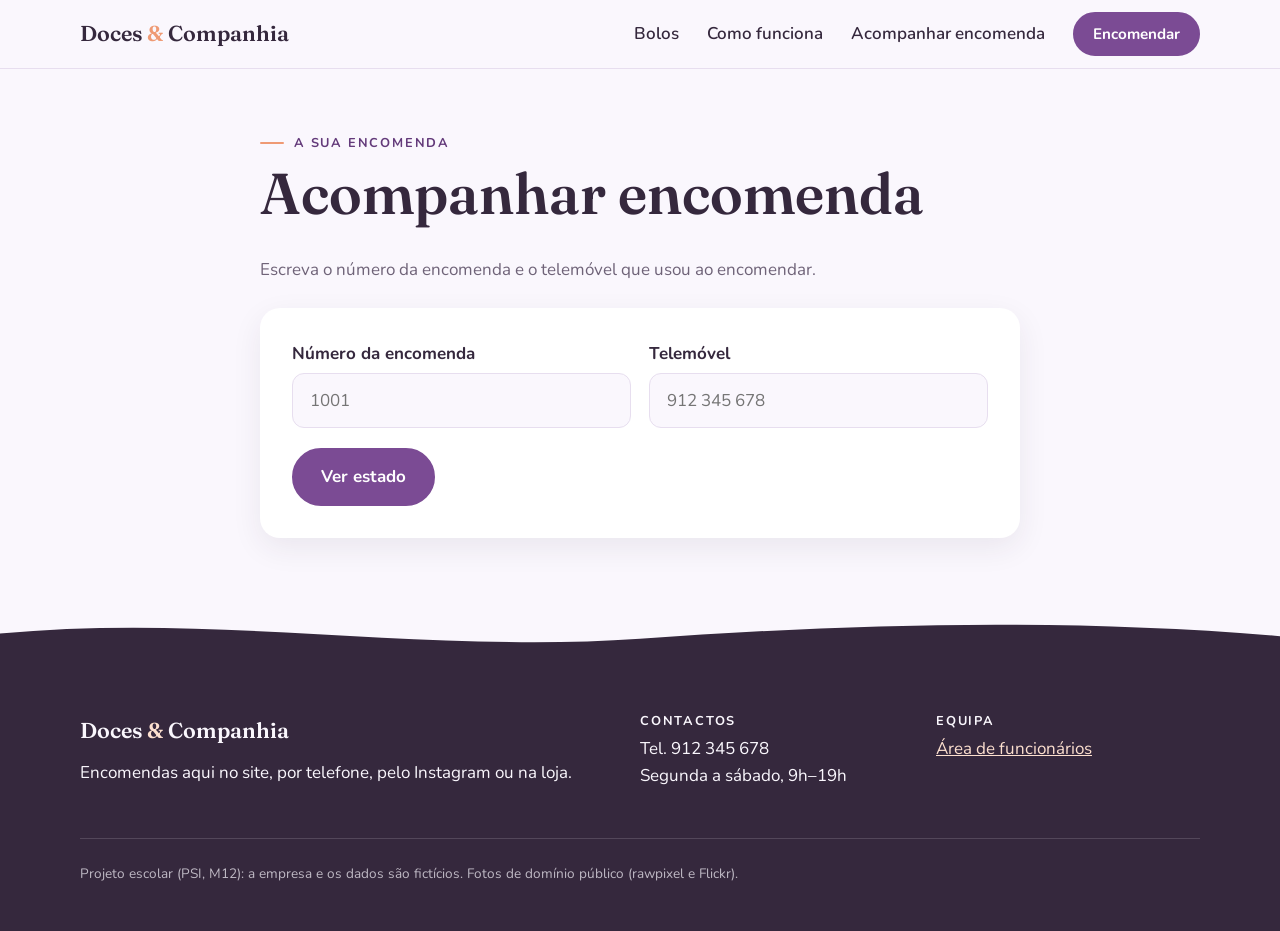
==== acompanhar.html @ ed375181 "Site Doces & Companhia: Início, Fazer encomenda, Acompanhar" ====
<!doctype html>
<html lang="pt-PT">
<head>
  <meta charset="utf-8">
  <meta name="viewport" content="width=device-width, initial-scale=1">
  <title>Acompanhar encomenda — Doces &amp; Companhia</title>
  <meta name="description" content="Veja em que fase está a sua encomenda e quando chega.">
  <link rel="preconnect" href="https://fonts.googleapis.com">
  <link rel="preconnect" href="https://fonts.gstatic.com" crossorigin>
  <link rel="stylesheet" href="https://fonts.googleapis.com/css2?family=Fraunces:opsz,wght@9..144,500;9..144,600&family=Nunito:wght@400;600;700&display=swap">
  <link rel="icon" href="data:image/svg+xml,<svg xmlns='http://www.w3.org/2000/svg' viewBox='0 0 100 100'><text y='.9em' font-size='90'>🍰</text></svg>">
  <link rel="stylesheet" href="css/style.css">
  <script src="js/dados.js" defer></script>
  <script src="js/comum.js" defer></script>
  <script src="js/acompanhar.js" defer></script>
  <script src="js/animacoes.js" defer></script>
</head>
<body>
  <header class="topo">
    <div class="contentor topo__linha">
      <a class="logo" href="index.html">Doces <span>&amp;</span> Companhia</a>
      <nav class="menu" aria-label="Principal">
        <a href="index.html#bolos">Bolos</a>
        <a href="index.html#como-funciona">Como funciona</a>
        <a href="acompanhar.html" aria-current="page">Acompanhar encomenda</a>
        <a class="botao botao--pequeno" href="encomendar.html">Encomendar</a>
      </nav>
    </div>
  </header>

  <main class="pagina">
    <div class="contentor estreito">
      <p class="sobretitulo">A sua encomenda</p>
      <h1>Acompanhar encomenda</h1>
      <p class="pagina__intro">Escreva o número da encomenda e o telemóvel que usou ao encomendar.</p>

      <form id="form-procurar" class="cartao procurar" novalidate>
        <div class="campos-2">
          <div class="campo" data-erro="Escreva o número da encomenda, por exemplo 1001.">
            <label for="numero">Número da encomenda</label>
            <input id="numero" name="numero" type="text" inputmode="numeric" pattern="\d{1,6}" placeholder="1001" required>
            <p class="campo__erro"></p>
          </div>
          <div class="campo" data-erro="Escreva um telemóvel com 9 algarismos, por exemplo 912 345 678.">
            <label for="telefone">Telemóvel</label>
            <input id="telefone" name="telefone" type="tel" autocomplete="tel" inputmode="tel"
                   pattern="(\+351 ?)?[29]\d{2} ?\d{3} ?\d{3}" placeholder="912 345 678" required>
            <p class="campo__erro"></p>
          </div>
        </div>
        <button class="botao" type="submit">Ver estado</button>
      </form>

      <p id="nao-encontrada" class="aviso aviso--erro" role="alert" hidden>
        Não encontrámos nenhuma encomenda com este número e este telemóvel. Confirme os dois e tente de novo.
      </p>

      <section id="resultado" class="cartao resultado" aria-labelledby="titulo-resultado" tabindex="-1" hidden>
        <div class="resultado__topo">
          <h2 id="titulo-resultado">Encomenda n.º <span data-campo="numero"></span></h2>
          <span class="etiqueta" data-campo="estado"></span>
        </div>
        <ol class="progresso">
          <li style="--i: 0">Pendente</li>
          <li style="--i: 1">Em produção</li>
          <li style="--i: 2">Concluída</li>
          <li style="--i: 3">Entregue</li>
        </ol>
        <p class="aviso aviso--erro" data-campo="nota" hidden></p>
        <dl class="detalhes"></dl>
        <p class="aviso" data-campo="instrucoes" hidden></p>
        <p class="resultado__atualizado" data-campo="atualizado"></p>
      </section>
    </div>
  </main>

  <footer class="rodape">
    <svg class="onda" viewBox="0 0 1440 80" preserveAspectRatio="none" aria-hidden="true"><path d="M0 40C240 8 480 72 720 48S1200 16 1440 44V80H0Z"/></svg>
    <div class="contentor rodape__grelha">
      <div>
        <p class="logo">Doces <span>&amp;</span> Companhia</p>
        <p>Encomendas aqui no site, por telefone, pelo Instagram ou na loja.</p>
      </div>
      <div>
        <h2>Contactos</h2>
        <p>Tel. 912 345 678<br>Segunda a sábado, 9h–19h</p>
      </div>
      <div>
        <h2>Equipa</h2>
        <p><a href="entrar.html">Área de funcionários</a></p>
      </div>
    </div>
    <p class="contentor rodape__nota">Projeto escolar (PSI, M12): a empresa e os dados são fictícios. Fotos de domínio público (rawpixel e Flickr).</p>
  </footer>
</body>
</html>
---- css/style.css ----
/* Doces & Companhia: estilos partilhados por todas as páginas. */

:root {
  /* Lavanda e pêssego */
  --fundo: #faf7fd;
  --branco: #ffffff;
  --lavanda: #efe6f8;
  --lavanda-clara: #f5f0fb;
  --lavanda-forte: #ddcdf0;
  --pessego: #fde0cf;
  --pessego-claro: #fef0e7;
  --pessego-forte: #ef9a74; /* só decoração: não serve para texto */
  --texto: #35283d;
  --texto-suave: #6f6378;
  --acento: #7b4b94;
  --acento-escuro: #633a7a;
  --linha: #e7deef;
  --erro: #b3261e;
  --erro-fundo: #fbe4e2;
  --erro-texto: #8c1d18;
  --sucesso-fundo: #dff2e9;
  --sucesso-texto: #2f6b4f;

  --raio: 20px;
  --sombra: 0 10px 30px rgb(53 40 61 / 0.08);
  --fonte-titulos: 'Fraunces', Georgia, serif;
  --fonte-texto: 'Nunito', system-ui, sans-serif;
}

*,
*::before,
*::after {
  box-sizing: border-box;
}

[hidden] {
  display: none !important;
}

body {
  margin: 0;
  background: var(--fundo);
  color: var(--texto);
  font: 1.0625rem/1.6 var(--fonte-texto);
}

img {
  display: block;
  max-width: 100%;
  height: auto;
}

h1,
h2,
h3 {
  margin: 0 0 0.5em;
  font-family: var(--fonte-titulos);
  font-weight: 600;
  line-height: 1.15;
}

h1 {
  font-size: clamp(2.2rem, 5vw, 3.6rem);
}

h2 {
  font-size: clamp(1.8rem, 3.5vw, 2.5rem);
}

h3 {
  font-size: 1.25rem;
}

p {
  margin: 0 0 1em;
}

a {
  color: var(--acento-escuro);
}

:focus-visible {
  outline: 3px solid var(--acento);
  outline-offset: 3px;
}

.contentor {
  width: min(1120px, 100% - 32px);
  margin-inline: auto;
}

.sobretitulo {
  display: flex;
  align-items: center;
  gap: 10px;
  margin-bottom: 0.5rem;
  color: var(--acento-escuro);
  font-size: 0.8rem;
  font-weight: 700;
  letter-spacing: 0.14em;
  text-transform: uppercase;
}

.sobretitulo::before {
  content: '';
  width: 24px;
  height: 2px;
  border-radius: 2px;
  background: var(--pessego-forte);
}

/* Botões */

.botao {
  display: inline-block;
  padding: 0.8em 1.6em;
  border: 2px solid var(--acento);
  border-radius: 999px;
  background: var(--acento);
  color: var(--branco);
  font: inherit;
  font-weight: 700;
  text-decoration: none;
  cursor: pointer;
  transition: background-color 0.2s, border-color 0.2s, color 0.2s, transform 0.2s, box-shadow 0.2s;
}

.botao:hover {
  border-color: var(--acento-escuro);
  background: var(--acento-escuro);
  box-shadow: 0 8px 18px rgb(123 75 148 / 0.25);
  transform: translateY(-2px);
}

.botao:active {
  transform: translateY(0) scale(0.98);
}

.botao--secundario {
  border-color: var(--acento-escuro);
  background: transparent;
  color: var(--acento-escuro);
}

.botao--secundario:hover {
  color: var(--branco);
}

.botao--pequeno {
  padding: 0.5em 1.2em;
  font-size: 0.95rem;
}

.botao--largo {
  width: 100%;
  text-align: center;
  font-size: 1.05rem;
}

/* Topo */

.topo {
  position: sticky;
  top: 0;
  z-index: 10;
  border-bottom: 1px solid var(--linha);
  background: rgb(250 247 253 / 0.92);
  backdrop-filter: blur(8px);
  transition: box-shadow 0.3s;
}

.topo--sombra {
  box-shadow: 0 6px 20px rgb(53 40 61 / 0.07);
}

.topo__linha {
  display: flex;
  align-items: center;
  justify-content: space-between;
  gap: 16px;
  min-height: 68px;
}

.logo {
  margin: 0;
  color: var(--texto);
  font-family: var(--fonte-titulos);
  font-size: 1.35rem;
  font-weight: 600;
  text-decoration: none;
  white-space: nowrap;
}

.logo span {
  color: var(--pessego-forte);
}

.menu {
  display: flex;
  align-items: center;
  gap: 28px;
}

.menu a:not(.botao) {
  color: var(--texto);
  font-weight: 600;
  text-decoration: none;
}

.menu a:not(.botao):hover {
  color: var(--acento-escuro);
}

/* Destaque (primeiro ecrã) */

.destaque {
  position: relative;
  overflow: clip;
  padding-block: clamp(40px, 8vw, 88px) clamp(72px, 10vw, 120px);
  background: var(--lavanda);
}

/* Onda no fim do primeiro ecrã */
.onda {
  position: absolute;
  bottom: -1px;
  left: 0;
  width: 100%;
  height: clamp(28px, 4vw, 56px);
  fill: var(--fundo);
}

.destaque__grelha {
  display: grid;
  grid-template-columns: 1.1fr 1fr;
  align-items: center;
  gap: clamp(32px, 5vw, 64px);
}

.destaque__texto {
  max-width: 34em;
  color: var(--texto-suave);
  font-size: 1.15rem;
}

.acoes {
  display: flex;
  flex-wrap: wrap;
  gap: 12px;
  margin-top: 28px;
}

.destaque__media {
  position: relative;
}

.destaque__foto {
  position: relative;
  width: 100%;
  aspect-ratio: 5 / 4;
  border-radius: 28px;
  object-fit: cover;
  box-shadow: 0 20px 50px rgb(53 40 61 / 0.15);
}

/* Círculos decorativos atrás da foto */
.destaque__bolha {
  position: absolute;
  border-radius: 50%;
}

.destaque__bolha--1 {
  top: -28px;
  right: -28px;
  width: 160px;
  height: 160px;
  background: var(--pessego);
}

.destaque__bolha--2 {
  bottom: -36px;
  left: -36px;
  width: 120px;
  height: 120px;
  background: var(--lavanda-forte);
}

.destaque__selo {
  position: absolute;
  bottom: 24px;
  left: -20px;
  margin: 0;
  padding: 12px 18px;
  border-radius: 16px;
  background: var(--branco);
  box-shadow: var(--sombra);
  font-family: var(--fonte-titulos);
  font-weight: 600;
  line-height: 1.3;
  animation: flutuar 5s ease-in-out 1s infinite;
}

.destaque__selo span {
  display: block;
  color: var(--acento-escuro);
  font-family: var(--fonte-texto);
  font-size: 0.75rem;
  font-weight: 700;
  letter-spacing: 0.12em;
  text-transform: uppercase;
}

/* Vantagens */

.vantagens {
  display: grid;
  grid-template-columns: repeat(3, 1fr);
  gap: 24px;
  margin-block: 0;
  padding: 32px 0;
  border-bottom: 1px solid var(--linha);
  list-style: none;
  color: var(--texto-suave);
}

.vantagens li {
  display: flex;
  align-items: center;
  gap: 14px;
}

.vantagens strong {
  display: block;
  color: var(--texto);
}

.vantagens__icone {
  display: grid;
  place-items: center;
  flex: none;
  width: 48px;
  height: 48px;
  border-radius: 50%;
  background: var(--pessego);
  color: var(--acento-escuro);
}

.vantagens__icone svg {
  width: 24px;
  height: 24px;
  fill: none;
  stroke: currentColor;
  stroke-width: 1.8;
  stroke-linecap: round;
  stroke-linejoin: round;
}

/* Secções */

.seccao {
  padding-block: clamp(48px, 8vw, 96px);
}

.seccao--pessego {
  background: var(--pessego-claro);
}

/* Catálogo */

.grelha-produtos {
  display: grid;
  grid-template-columns: repeat(auto-fill, minmax(300px, 1fr));
  gap: 24px;
  margin: 32px 0 0;
  padding: 0;
  list-style: none;
}

.produto {
  display: flex;
  flex-direction: column;
  overflow: hidden;
  border-radius: var(--raio);
  background: var(--branco);
  box-shadow: var(--sombra);
  transition: transform 0.25s, box-shadow 0.25s;
}

.produto:hover {
  transform: translateY(-4px);
  box-shadow: 0 16px 40px rgb(53 40 61 / 0.12);
}

.produto__imagem {
  position: relative;
  overflow: hidden;
}

.produto__foto {
  width: 100%;
  aspect-ratio: 4 / 3;
  object-fit: cover;
  transition: transform 0.6s cubic-bezier(0.2, 0.7, 0.2, 1);
}

.produto:hover .produto__foto {
  transform: scale(1.06);
}

.produto__selo {
  position: absolute;
  top: 14px;
  left: 14px;
  padding: 0.3em 0.9em;
  border-radius: 999px;
  background: var(--branco);
  font-size: 0.85rem;
  font-weight: 700;
}

.produto__selo--destaque {
  background: var(--pessego);
  color: var(--acento-escuro);
}

.produto__corpo {
  display: flex;
  flex: 1;
  flex-direction: column;
  padding: 20px 22px 22px;
}

.produto__descricao {
  flex: 1;
  color: var(--texto-suave);
  font-size: 0.95rem;
}

.produto__rodape {
  display: flex;
  align-items: center;
  justify-content: space-between;
  gap: 12px;
}

.produto__preco {
  font-size: 1.15rem;
  font-weight: 700;
}

.produto__indisponivel {
  color: var(--texto-suave);
  font-weight: 600;
}

.produto--esgotado .produto__foto {
  filter: grayscale(0.6);
  opacity: 0.75;
}

/* Como funciona */

.passos {
  display: grid;
  grid-template-columns: repeat(3, 1fr);
  gap: 24px;
  margin: 32px 0 0;
  padding: 0;
  list-style: none;
}

.passos li {
  position: relative;
  padding: 28px;
  border-radius: var(--raio);
  background: var(--branco);
}

/* Tracejado entre os passos */
.passos li:not(:last-child)::after {
  content: '';
  position: absolute;
  top: 50px;
  right: -24px;
  width: 24px;
  border-top: 2px dashed var(--pessego-forte);
}

.passos p {
  margin: 0;
  color: var(--texto-suave);
}

.passos__numero {
  display: grid;
  place-items: center;
  width: 44px;
  height: 44px;
  margin-bottom: 16px;
  border-radius: 50%;
  background: var(--pessego);
  color: var(--acento-escuro);
  font-family: var(--fonte-titulos);
  font-size: 1.3rem;
  font-weight: 600;
}

/* Páginas interiores */

.pagina {
  padding-block: clamp(32px, 6vw, 64px) clamp(48px, 8vw, 96px);
}

.pagina__intro {
  max-width: 40em;
  color: var(--texto-suave);
}

.contentor.estreito {
  width: min(760px, 100% - 32px);
}

.cartao {
  padding: clamp(20px, 4vw, 32px);
  border-radius: var(--raio);
  background: var(--branco);
  box-shadow: var(--sombra);
}

.aviso {
  margin: 0;
  padding: 14px 18px;
  border-radius: 14px;
  background: var(--pessego-claro);
}

.aviso--erro {
  background: var(--erro-fundo);
  color: var(--erro-texto);
}

/* Formulários */

.formulario {
  display: grid;
  gap: 24px;
}

.bloco h2 {
  display: flex;
  align-items: center;
  gap: 12px;
  font-size: 1.4rem;
}

.bloco__numero {
  display: grid;
  place-items: center;
  flex: none;
  width: 34px;
  height: 34px;
  border-radius: 50%;
  background: var(--pessego);
  color: var(--acento-escuro);
  font-size: 1rem;
}

.campos {
  display: grid;
  gap: 18px;
}

.campos-2 {
  display: grid;
  grid-template-columns: 1fr 1fr;
  gap: 18px;
}

.campo {
  display: grid;
  align-content: start;
  gap: 6px;
  min-width: 0;
  margin: 0;
  padding: 0;
  border: 0;
}

.campo--curto {
  max-width: 160px;
}

.campo > label,
.campo > legend {
  padding: 0;
  font-weight: 700;
}

.campo > legend {
  margin-bottom: 6px;
}

.campo__opcional,
.campo__ajuda {
  color: var(--texto-suave);
  font-weight: 400;
}

.campo__ajuda {
  margin: 0;
  font-size: 0.9rem;
}

.campo__erro {
  margin: 0;
  color: var(--erro);
  font-size: 0.9rem;
  font-weight: 600;
}

.campo__erro:empty {
  display: none;
}

.campo input:not([type='radio']),
.campo select,
.campo textarea {
  width: 100%;
  padding: 0.75em 1em;
  border: 1.5px solid var(--linha);
  border-radius: 12px;
  background: var(--fundo);
  color: var(--texto);
  font: inherit;
}

.campo textarea {
  min-height: 96px;
  resize: vertical;
}

.campo input:not([type='radio']):focus,
.campo select:focus,
.campo textarea:focus {
  outline: none;
  border-color: var(--acento);
  background: var(--branco);
  box-shadow: 0 0 0 3px rgb(123 75 148 / 0.18);
}

.campo--erro input:not([type='radio']),
.campo--erro select {
  border-color: var(--erro);
}

.opcoes {
  display: grid;
  grid-template-columns: 1fr 1fr;
  gap: 12px;
}

.opcoes--linha {
  display: flex;
  flex-wrap: wrap;
  gap: 10px;
}

.opcao {
  display: flex;
  align-items: flex-start;
  gap: 12px;
  padding: 14px 16px;
  border: 1.5px solid var(--linha);
  border-radius: 14px;
  background: var(--fundo);
  cursor: pointer;
  transition: border-color 0.2s, background-color 0.2s;
}

.opcoes--linha .opcao {
  align-items: center;
  padding: 10px 18px;
  font-weight: 600;
}

.opcao:has(input:checked) {
  border-color: var(--acento);
  background: var(--lavanda-clara);
}

.opcao:has(input:focus-visible) {
  outline: 3px solid var(--acento);
  outline-offset: 2px;
}

.opcao input {
  margin: 0.3em 0 0;
  accent-color: var(--acento);
}

.opcoes--linha .opcao input {
  margin-top: 0;
}

.opcao small {
  display: block;
  color: var(--texto-suave);
  font-size: 0.9rem;
}

.campo--erro .opcao {
  border-color: var(--erro);
}

/* Fazer encomenda */

.encomendar {
  display: grid;
  grid-template-columns: minmax(0, 1.7fr) minmax(0, 1fr);
  align-items: start;
  gap: 32px;
  margin-top: 32px;
}

.resumo {
  position: sticky;
  top: 92px;
  display: grid;
  gap: 16px;
}

.resumo h2 {
  margin: 0;
  font-size: 1.4rem;
}

.resumo__foto {
  width: 100%;
  aspect-ratio: 4 / 3;
  border-radius: 14px;
  object-fit: cover;
}

.resumo__produto {
  margin: 0;
  font-family: var(--fonte-titulos);
  font-size: 1.15rem;
  font-weight: 600;
}

.resumo__nota {
  margin: 0;
  color: var(--texto-suave);
  font-size: 0.9rem;
  text-align: center;
}

.detalhes {
  display: grid;
  gap: 10px;
  margin: 0;
}

.detalhes div {
  display: flex;
  justify-content: space-between;
  gap: 16px;
  padding-bottom: 10px;
  border-bottom: 1px solid var(--linha);
}

.detalhes dt {
  flex: none;
  color: var(--texto-suave);
}

.detalhes dd {
  margin: 0;
  font-weight: 600;
  text-align: right;
}

.detalhes .detalhes__total {
  border-bottom: 0;
  font-size: 1.15rem;
}

.detalhes__total dt {
  color: var(--texto);
  font-weight: 700;
}

.confirmacao {
  display: grid;
  gap: 4px;
  text-align: center;
  animation: aparecer 0.6s cubic-bezier(0.2, 0.7, 0.2, 1) both;
}

.confirmacao .sobretitulo {
  justify-content: center;
}

.confirmacao .detalhes {
  margin-block: 20px;
  text-align: left;
}

.confirmacao .aviso {
  text-align: left;
}

.confirmacao .acoes {
  justify-content: center;
  margin-top: 20px;
}

.confirmacao__numero {
  margin: 0;
  color: var(--acento-escuro);
  font-family: var(--fonte-titulos);
  font-size: clamp(2.6rem, 8vw, 3.6rem);
  font-weight: 600;
  line-height: 1.1;
  animation: saltar 0.7s cubic-bezier(0.3, 1.6, 0.5, 1) 0.3s both;
}

#confirmacao:focus,
.resultado:focus {
  outline: none;
}

/* Acompanhar encomenda */

.procurar {
  display: grid;
  justify-items: start;
  gap: 20px;
  margin: 24px 0;
}

.procurar .campos-2 {
  width: 100%;
}

.resultado {
  display: grid;
  gap: 24px;
  animation: aparecer 0.5s cubic-bezier(0.2, 0.7, 0.2, 1) both;
}

.resultado__topo {
  display: flex;
  flex-wrap: wrap;
  align-items: center;
  justify-content: space-between;
  gap: 12px;
}

.resultado__topo h2 {
  margin: 0;
  font-size: 1.5rem;
}

.resultado__atualizado {
  margin: 0;
  color: var(--texto-suave);
  font-size: 0.9rem;
}

.etiqueta {
  padding: 0.3em 0.9em;
  border-radius: 999px;
  background: var(--pessego);
  color: var(--acento-escuro);
  font-size: 0.9rem;
  font-weight: 700;
}

.etiqueta[data-estado='entregue'] {
  background: var(--sucesso-fundo);
  color: var(--sucesso-texto);
}

.etiqueta[data-estado='nao-entregue'] {
  background: var(--erro-fundo);
  color: var(--erro-texto);
}

.progresso {
  display: grid;
  grid-template-columns: repeat(4, 1fr);
  margin: 0;
  padding: 0;
  list-style: none;
}

.progresso li {
  position: relative;
  padding-top: 36px;
  color: var(--texto-suave);
  font-size: 0.9rem;
  font-weight: 600;
  text-align: center;
}

/* Bolinha de cada etapa */
.progresso li::before {
  content: '';
  position: absolute;
  top: 4px;
  left: 50%;
  z-index: 1;
  width: 22px;
  height: 22px;
  border: 3px solid var(--linha);
  border-radius: 50%;
  background: var(--branco);
  transform: translateX(-50%);
}

/* Linha que liga à etapa anterior */
.progresso li::after {
  content: '';
  position: absolute;
  top: 13px;
  left: -50%;
  width: 100%;
  height: 4px;
  background: var(--linha);
}

.progresso li:first-child::after {
  display: none;
}

.progresso li.feito {
  color: var(--texto);
}

/* As etapas feitas enchem-se uma a uma (--i vem do HTML) */
.progresso li.feito::before {
  border-color: var(--acento);
  background: var(--acento);
  animation: encher 0.35s ease-out calc(var(--i) * 180ms + 200ms) both;
}

.progresso li.feito::after {
  background: var(--acento);
  transform-origin: left;
  animation: crescer 0.25s ease-out calc(var(--i) * 180ms + 100ms) both;
}

.progresso li[aria-current] {
  color: var(--acento-escuro);
}

.progresso li[aria-current]::before {
  box-shadow: 0 0 0 6px rgb(123 75 148 / 0.18);
}

/* Rodapé */

.rodape {
  position: relative;
  padding-block: 56px 32px;
  background: var(--texto);
  color: var(--fundo);
}

.rodape .onda {
  top: calc(-1 * clamp(28px, 4vw, 56px) + 1px);
  bottom: auto;
  fill: var(--texto);
}

.rodape .logo {
  margin-bottom: 0.5em;
  color: var(--fundo);
}

.rodape .logo span {
  color: var(--pessego);
}

.rodape h2 {
  font-family: var(--fonte-texto);
  font-size: 0.8rem;
  font-weight: 700;
  letter-spacing: 0.14em;
  text-transform: uppercase;
}

.rodape a {
  color: var(--pessego);
}

.rodape__grelha {
  display: grid;
  grid-template-columns: 2fr 1fr 1fr;
  gap: 32px;
}

.rodape__nota {
  margin-top: 32px;
  padding-top: 24px;
  border-top: 1px solid rgb(250 247 253 / 0.15);
  color: rgb(250 247 253 / 0.7);
  font-size: 0.85rem;
}

/* Telemóvel */

@media (max-width: 760px) {
  .menu a:not(.botao) {
    display: none;
  }

  .destaque__grelha,
  .vantagens,
  .passos,
  .rodape__grelha,
  .encomendar,
  .campos-2,
  .opcoes {
    grid-template-columns: 1fr;
  }

  .resumo {
    position: static;
  }

  .vantagens {
    gap: 16px;
  }

  .passos li::after {
    display: none;
  }

  .destaque__selo {
    left: 12px;
  }

  .destaque__bolha--1 {
    top: -20px;
    right: -12px;
    width: 110px;
    height: 110px;
  }

  .destaque__bolha--2 {
    left: -12px;
  }
}

/* Animações */

/* Entrada do primeiro ecrã, em cascata (--ordem vem do HTML) */
.entrar {
  animation: subir 0.8s cubic-bezier(0.2, 0.7, 0.2, 1) calc(var(--ordem, 0) * 90ms) both;
}

/* Aparecer ao fazer scroll: as classes são postas por js/animacoes.js */
.revelar {
  opacity: 0;
  transform: translateY(24px);
  transition: opacity 0.7s ease, transform 0.7s cubic-bezier(0.2, 0.7, 0.2, 1);
  transition-delay: calc(var(--ordem, 0) * 100ms);
}

.revelar.revelado {
  opacity: 1;
  transform: none;
}

@keyframes subir {
  from {
    opacity: 0;
    transform: translateY(18px);
  }
}

@keyframes aparecer {
  from {
    opacity: 0;
    transform: translateY(10px) scale(0.97);
  }
}

@keyframes saltar {
  from {
    opacity: 0;
    transform: scale(0.6);
  }
}

@keyframes flutuar {
  50% {
    transform: translateY(-8px);
  }
}

@keyframes encher {
  from {
    background: var(--branco);
    transform: translateX(-50%) scale(0.5);
  }
}

@keyframes crescer {
  from {
    transform: scaleX(0);
  }
}

@media (prefers-reduced-motion: reduce) {
  *,
  *::before,
  *::after {
    animation: none !important;
    transition: none !important;
  }

  .revelar {
    opacity: 1;
    transform: none;
  }
}
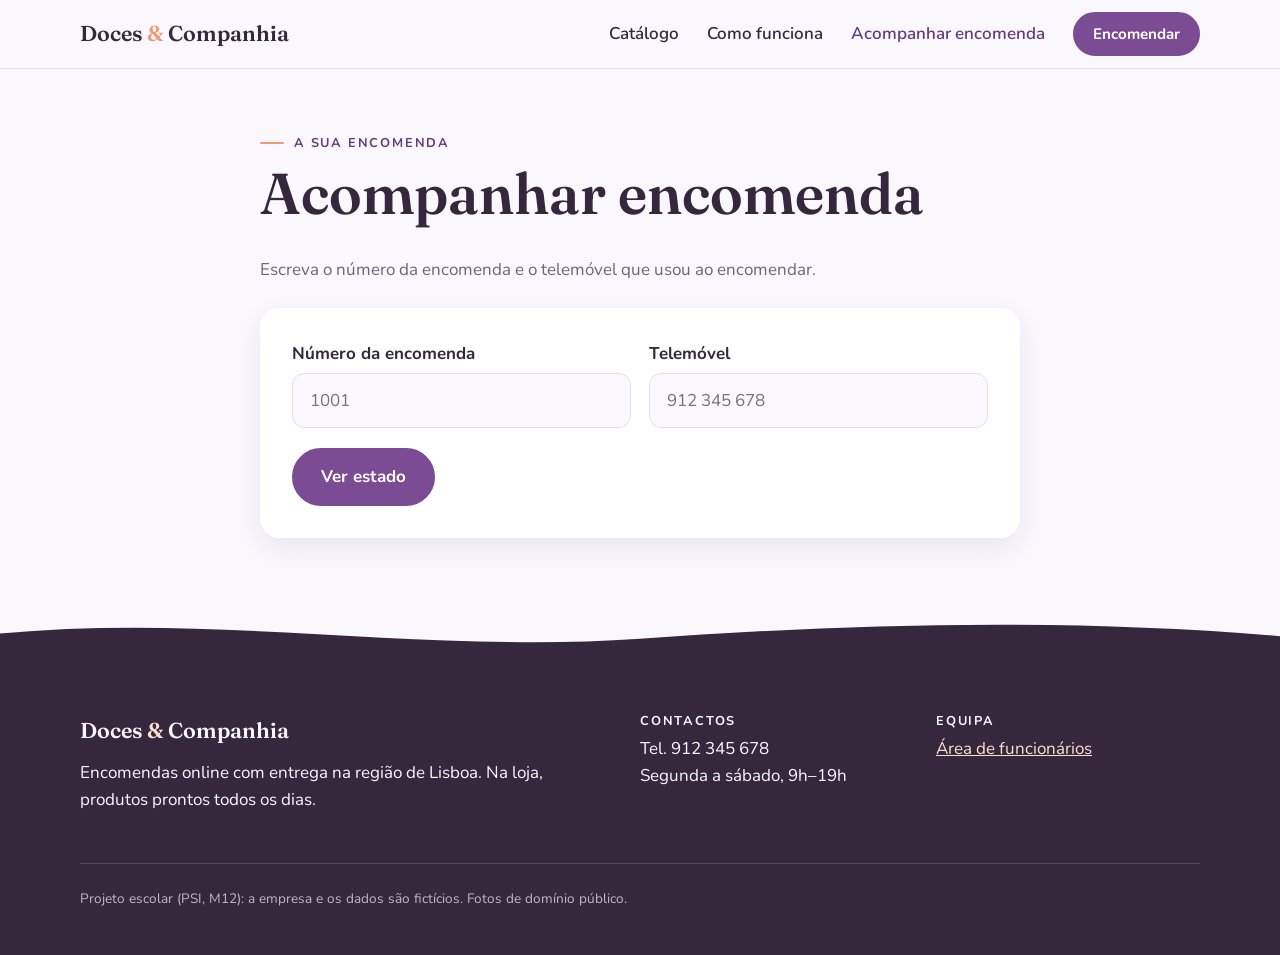
==== commit f5feaab4: "Parte do cliente: catálogo por categorias, encomenda com calendário, MB WAY simulado e recibo - Iníc" ====
--- a/acompanhar.html
+++ b/acompanhar.html
@@ -11,6 +11,7 @@
   <link rel="icon" href="data:image/svg+xml,<svg xmlns='http://www.w3.org/2000/svg' viewBox='0 0 100 100'><text y='.9em' font-size='90'>🍰</text></svg>">
   <link rel="stylesheet" href="css/style.css">
   <script src="js/dados.js" defer></script>
+  <script src="js/dados-demo.js" defer></script>
   <script src="js/comum.js" defer></script>
   <script src="js/acompanhar.js" defer></script>
   <script src="js/animacoes.js" defer></script>
@@ -19,8 +20,11 @@
   <header class="topo">
     <div class="contentor topo__linha">
       <a class="logo" href="index.html">Doces <span>&amp;</span> Companhia</a>
-      <nav class="menu" aria-label="Principal">
-        <a href="index.html#bolos">Bolos</a>
+      <button class="menu__botao" type="button" aria-expanded="false" aria-controls="menu" aria-label="Menu">
+        <svg viewBox="0 0 24 24" aria-hidden="true"><path d="M4 7h16M4 12h16M4 17h16"/></svg>
+      </button>
+      <nav class="menu" id="menu" aria-label="Principal">
+        <a href="index.html#catalogo">Catálogo</a>
         <a href="index.html#como-funciona">Como funciona</a>
         <a href="acompanhar.html" aria-current="page">Acompanhar encomenda</a>
         <a class="botao botao--pequeno" href="encomendar.html">Encomendar</a>
@@ -63,13 +67,15 @@
         <ol class="progresso">
           <li style="--i: 0">Pendente</li>
           <li style="--i: 1">Em produção</li>
-          <li style="--i: 2">Concluída</li>
+          <li style="--i: 2">Pronta</li>
           <li style="--i: 3">Entregue</li>
         </ol>
-        <p class="aviso aviso--erro" data-campo="nota" hidden></p>
+        <p class="aviso" data-campo="nota" hidden></p>
         <dl class="detalhes"></dl>
-        <p class="aviso" data-campo="instrucoes" hidden></p>
-        <p class="resultado__atualizado" data-campo="atualizado"></p>
+        <div class="resultado__fim">
+          <p class="resultado__atualizado" data-campo="atualizado"></p>
+          <button class="botao botao--secundario botao--pequeno" type="button" id="botao-recibo">Imprimir recibo</button>
+        </div>
       </section>
     </div>
   </main>
@@ -79,7 +85,7 @@
     <div class="contentor rodape__grelha">
       <div>
         <p class="logo">Doces <span>&amp;</span> Companhia</p>
-        <p>Encomendas aqui no site, por telefone, pelo Instagram ou na loja.</p>
+        <p>Encomendas online com entrega na região de Lisboa. Na loja, produtos prontos todos os dias.</p>
       </div>
       <div>
         <h2>Contactos</h2>
@@ -90,7 +96,7 @@
         <p><a href="entrar.html">Área de funcionários</a></p>
       </div>
     </div>
-    <p class="contentor rodape__nota">Projeto escolar (PSI, M12): a empresa e os dados são fictícios. Fotos de domínio público (rawpixel e Flickr).</p>
+    <p class="contentor rodape__nota">Projeto escolar (PSI, M12): a empresa e os dados são fictícios. Fotos de domínio público.</p>
   </footer>
 </body>
 </html>
--- a/css/style.css
+++ b/css/style.css
@@ -20,6 +20,8 @@
   --erro-texto: #8c1d18;
   --sucesso-fundo: #dff2e9;
   --sucesso-texto: #2f6b4f;
+  --azul-fundo: #dcecf7;
+  --azul-texto: #24587a;
 
   --raio: 20px;
   --sombra: 0 10px 30px rgb(53 40 61 / 0.08);
@@ -35,6 +37,16 @@
 
 [hidden] {
   display: none !important;
+}
+
+/* Fica fora da vista, mas os leitores de ecrã leem-no. */
+.invisivel {
+  position: absolute;
+  width: 1px;
+  height: 1px;
+  overflow: hidden;
+  clip-path: inset(50%);
+  white-space: nowrap;
 }
 
 body {
@@ -157,6 +169,15 @@
   font-size: 1.05rem;
 }
 
+.botao:disabled {
+  border-color: var(--linha);
+  background: var(--linha);
+  color: var(--texto-suave);
+  box-shadow: none;
+  transform: none;
+  cursor: not-allowed;
+}
+
 /* Topo */
 
 .topo {
@@ -207,8 +228,32 @@
   text-decoration: none;
 }
 
-.menu a:not(.botao):hover {
+.menu a:not(.botao):hover,
+.menu a[aria-current]:not(.botao) {
   color: var(--acento-escuro);
+}
+
+/* Só aparece no telemóvel: abre e fecha o menu. */
+.menu__botao {
+  display: none;
+  place-items: center;
+  width: 44px;
+  height: 44px;
+  padding: 0;
+  border: 1.5px solid var(--linha);
+  border-radius: 12px;
+  background: var(--branco);
+  color: var(--texto);
+  cursor: pointer;
+}
+
+.menu__botao svg {
+  width: 22px;
+  height: 22px;
+  fill: none;
+  stroke: currentColor;
+  stroke-width: 2;
+  stroke-linecap: round;
 }
 
 /* Destaque (primeiro ecrã) */
@@ -314,7 +359,7 @@
 
 .vantagens {
   display: grid;
-  grid-template-columns: repeat(3, 1fr);
+  grid-template-columns: repeat(4, 1fr);
   gap: 24px;
   margin-block: 0;
   padding: 32px 0;
@@ -365,7 +410,41 @@
   background: var(--pessego-claro);
 }
 
+.seccao__intro {
+  max-width: 44em;
+  color: var(--texto-suave);
+}
+
 /* Catálogo */
+
+.filtros {
+  display: flex;
+  flex-wrap: wrap;
+  gap: 10px;
+  margin-top: 24px;
+}
+
+.filtro {
+  padding: 0.45em 1.2em;
+  border: 1.5px solid var(--lavanda-forte);
+  border-radius: 999px;
+  background: var(--branco);
+  color: var(--texto);
+  font: inherit;
+  font-weight: 700;
+  cursor: pointer;
+  transition: background-color 0.2s, border-color 0.2s, color 0.2s;
+}
+
+.filtro:hover {
+  border-color: var(--acento);
+}
+
+.filtro[aria-pressed='true'] {
+  border-color: var(--acento);
+  background: var(--acento);
+  color: var(--branco);
+}
 
 .grelha-produtos {
   display: grid;
@@ -413,14 +492,19 @@
   left: 14px;
   padding: 0.3em 0.9em;
   border-radius: 999px;
-  background: var(--branco);
-  font-size: 0.85rem;
-  font-weight: 700;
-}
-
-.produto__selo--destaque {
   background: var(--pessego);
   color: var(--acento-escuro);
+  font-size: 0.85rem;
+  font-weight: 700;
+}
+
+.produto__categoria {
+  margin: 0 0 6px;
+  color: var(--acento-escuro);
+  font-size: 0.75rem;
+  font-weight: 700;
+  letter-spacing: 0.12em;
+  text-transform: uppercase;
 }
 
 .produto__corpo {
@@ -444,25 +528,32 @@
 }
 
 .produto__preco {
+  margin: 0;
   font-size: 1.15rem;
   font-weight: 700;
 }
 
-.produto__indisponivel {
-  color: var(--texto-suave);
-  font-weight: 600;
-}
-
-.produto--esgotado .produto__foto {
-  filter: grayscale(0.6);
-  opacity: 0.75;
+.produto__preco small {
+  margin-left: 4px;
+  color: var(--texto-suave);
+  font-size: 0.85rem;
+  font-weight: 400;
+}
+
+.produto__loja {
+  padding: 0.4em 1em;
+  border-radius: 999px;
+  background: var(--sucesso-fundo);
+  color: var(--sucesso-texto);
+  font-size: 0.9rem;
+  font-weight: 700;
 }
 
 /* Como funciona */
 
 .passos {
   display: grid;
-  grid-template-columns: repeat(3, 1fr);
+  grid-template-columns: repeat(4, 1fr);
   gap: 24px;
   margin: 32px 0 0;
   padding: 0;
@@ -590,6 +681,10 @@
   max-width: 160px;
 }
 
+.campo--medio {
+  max-width: 280px;
+}
+
 .campo > label,
 .campo > legend {
   padding: 0;
@@ -712,6 +807,318 @@
   border-color: var(--erro);
 }
 
+/* Escolha do produto: cartões com foto que são botões de rádio */
+
+.escolhas__categoria {
+  margin: 18px 0 8px;
+  color: var(--acento-escuro);
+  font-size: 0.75rem;
+  font-weight: 700;
+  letter-spacing: 0.12em;
+  text-transform: uppercase;
+}
+
+.escolhas__categoria:first-child {
+  margin-top: 0;
+}
+
+.escolhas__grelha {
+  display: grid;
+  grid-template-columns: repeat(auto-fill, minmax(140px, 1fr));
+  gap: 12px;
+}
+
+.escolha {
+  position: relative;
+  display: grid;
+  align-content: start;
+  gap: 2px;
+  padding: 8px 8px 12px;
+  border: 1.5px solid var(--linha);
+  border-radius: 16px;
+  background: var(--fundo);
+  cursor: pointer;
+  transition: border-color 0.2s, background-color 0.2s, box-shadow 0.2s;
+}
+
+.escolha:hover {
+  border-color: var(--lavanda-forte);
+}
+
+.escolha input {
+  position: absolute;
+  opacity: 0;
+}
+
+.escolha__foto {
+  width: 100%;
+  margin-bottom: 6px;
+  aspect-ratio: 4 / 3;
+  border-radius: 10px;
+  object-fit: cover;
+}
+
+.escolha__nome {
+  padding-inline: 4px;
+  font-size: 0.95rem;
+  font-weight: 700;
+  line-height: 1.25;
+}
+
+.escolha__preco {
+  padding-inline: 4px;
+  color: var(--texto-suave);
+  font-size: 0.9rem;
+}
+
+.escolha:has(input:checked) {
+  border-color: var(--acento);
+  background: var(--lavanda-clara);
+  box-shadow: 0 0 0 3px rgb(123 75 148 / 0.18);
+}
+
+/* Visto no canto da foto escolhida */
+.escolha:has(input:checked)::after {
+  content: '✓';
+  position: absolute;
+  top: 14px;
+  right: 14px;
+  display: grid;
+  place-items: center;
+  width: 26px;
+  height: 26px;
+  border-radius: 50%;
+  background: var(--acento);
+  color: var(--branco);
+  font-size: 0.9rem;
+  font-weight: 700;
+}
+
+.escolha:has(input:focus-visible),
+.dia:has(input:focus-visible) {
+  outline: 3px solid var(--acento);
+  outline-offset: 2px;
+}
+
+.campo--erro .escolha {
+  border-color: var(--erro);
+}
+
+/* Quantidade com botões − e + */
+
+.contador {
+  display: inline-flex;
+  align-items: center;
+  width: fit-content;
+  overflow: hidden;
+  border: 1.5px solid var(--linha);
+  border-radius: 12px;
+  background: var(--fundo);
+}
+
+.contador button {
+  width: 48px;
+  height: 48px;
+  border: 0;
+  background: transparent;
+  color: var(--acento-escuro);
+  font: inherit;
+  font-size: 1.4rem;
+  font-weight: 700;
+  cursor: pointer;
+}
+
+.contador button:hover {
+  background: var(--lavanda);
+}
+
+.campo .contador input {
+  width: 56px;
+  padding: 0;
+  border: 0;
+  border-radius: 0;
+  background: transparent;
+  font-weight: 700;
+  text-align: center;
+  appearance: textfield;
+}
+
+.campo .contador input:focus {
+  background: transparent;
+  box-shadow: none;
+}
+
+.contador:focus-within {
+  border-color: var(--acento);
+  box-shadow: 0 0 0 3px rgb(123 75 148 / 0.18);
+}
+
+.contador input::-webkit-inner-spin-button {
+  appearance: none;
+}
+
+/* Calendário de entregas: cada dia é um botão de rádio */
+
+.calendario {
+  display: grid;
+  gap: 10px;
+  max-width: 460px;
+}
+
+.calendario__periodo {
+  margin: 0;
+  color: var(--texto-suave);
+  font-size: 0.9rem;
+}
+
+.calendario__grelha {
+  display: grid;
+  grid-template-columns: repeat(7, minmax(0, 1fr));
+  gap: 6px;
+}
+
+.calendario__semana {
+  color: var(--texto-suave);
+  font-size: 0.72rem;
+  font-weight: 700;
+  letter-spacing: 0.06em;
+  text-align: center;
+  text-transform: uppercase;
+}
+
+.dia {
+  position: relative;
+  display: grid;
+  place-content: center;
+  justify-items: center;
+  min-height: 52px;
+  padding: 4px 2px;
+  border: 1.5px solid var(--linha);
+  border-radius: 12px;
+  background: var(--fundo);
+  font-weight: 700;
+  line-height: 1.15;
+  cursor: pointer;
+  transition: border-color 0.2s, background-color 0.2s, color 0.2s;
+}
+
+.dia input {
+  position: absolute;
+  inset: 0;
+  width: 100%;
+  height: 100%;
+  margin: 0;
+  opacity: 0;
+  cursor: inherit;
+}
+
+.dia small {
+  color: var(--texto-suave);
+  font-size: 0.66rem;
+  font-weight: 600;
+}
+
+.dia:hover {
+  border-color: var(--acento);
+}
+
+.dia:has(input:checked) {
+  border-color: var(--acento);
+  background: var(--acento);
+  color: var(--branco);
+}
+
+.dia:has(input:checked) small {
+  color: var(--branco);
+}
+
+/* Dia cheio: riscado. Domingo: apagado. */
+.dia--indisponivel {
+  border-style: dashed;
+  background: transparent;
+  color: var(--texto-suave);
+  cursor: not-allowed;
+}
+
+.dia--indisponivel:hover {
+  border-color: var(--linha);
+}
+
+.dia--indisponivel .dia__numero {
+  text-decoration: line-through;
+}
+
+.dia--fechado {
+  border-color: transparent;
+  opacity: 0.55;
+}
+
+.dia--fechado .dia__numero {
+  text-decoration: none;
+}
+
+.campo--erro .dia:not(.dia--indisponivel) {
+  border-color: var(--erro);
+}
+
+/* Pagamento por MB WAY */
+
+.mbway {
+  display: flex;
+  align-items: center;
+  gap: 14px;
+  margin: 0;
+  padding: 14px 18px;
+  border-radius: 14px;
+  background: var(--lavanda-clara);
+}
+
+.mbway__marca {
+  flex: none;
+  padding: 6px 12px;
+  border-radius: 10px;
+  background: var(--texto);
+  color: var(--branco);
+  font-size: 0.85rem;
+  font-weight: 700;
+  letter-spacing: 0.06em;
+}
+
+/* Janelas por cima da página (<dialog>) */
+
+.dialogo {
+  width: min(460px, 100% - 32px);
+  padding: clamp(22px, 5vw, 32px);
+  border: 0;
+  border-radius: var(--raio);
+  background: var(--branco);
+  color: var(--texto);
+  box-shadow: 0 30px 80px rgb(53 40 61 / 0.3);
+}
+
+.dialogo::backdrop {
+  background: rgb(53 40 61 / 0.5);
+}
+
+.dialogo h2 {
+  font-size: 1.6rem;
+}
+
+.dialogo__nota {
+  color: var(--texto-suave);
+  font-size: 0.9rem;
+}
+
+.carregar {
+  width: 44px;
+  height: 44px;
+  margin: 20px auto;
+  border: 4px solid var(--lavanda-forte);
+  border-top-color: var(--acento);
+  border-radius: 50%;
+  animation: rodar 0.9s linear infinite;
+}
+
 /* Fazer encomenda */
 
 .encomendar {
@@ -862,6 +1269,14 @@
   font-size: 1.5rem;
 }
 
+.resultado__fim {
+  display: flex;
+  flex-wrap: wrap;
+  align-items: center;
+  justify-content: space-between;
+  gap: 12px;
+}
+
 .resultado__atualizado {
   margin: 0;
   color: var(--texto-suave);
@@ -877,12 +1292,23 @@
   font-weight: 700;
 }
 
+.etiqueta[data-estado='em-producao'] {
+  background: var(--lavanda-forte);
+  color: var(--acento-escuro);
+}
+
+.etiqueta[data-estado='pronta'] {
+  background: var(--azul-fundo);
+  color: var(--azul-texto);
+}
+
 .etiqueta[data-estado='entregue'] {
   background: var(--sucesso-fundo);
   color: var(--sucesso-texto);
 }
 
-.etiqueta[data-estado='nao-entregue'] {
+.etiqueta[data-estado='no-armazem'],
+.etiqueta[data-estado='remarcada'] {
   background: var(--erro-fundo);
   color: var(--erro-texto);
 }
@@ -1009,11 +1435,59 @@
   font-size: 0.85rem;
 }
 
+/* Ecrãs médios */
+
+@media (max-width: 1000px) {
+  .vantagens,
+  .passos {
+    grid-template-columns: repeat(2, 1fr);
+  }
+
+  .passos li::after {
+    display: none;
+  }
+}
+
 /* Telemóvel */
 
 @media (max-width: 760px) {
+  .menu__botao {
+    display: grid;
+  }
+
+  /* O menu passa a abrir por baixo do topo. */
+  .menu {
+    position: absolute;
+    top: 100%;
+    right: 0;
+    left: 0;
+    display: none;
+    flex-direction: column;
+    align-items: stretch;
+    gap: 0;
+    padding: 4px 16px 16px;
+    border-bottom: 1px solid var(--linha);
+    background: var(--fundo);
+    box-shadow: 0 16px 24px rgb(53 40 61 / 0.08);
+  }
+
+  .menu--aberto {
+    display: flex;
+  }
+
   .menu a:not(.botao) {
-    display: none;
+    padding: 14px 4px;
+    border-bottom: 1px solid var(--linha);
+  }
+
+  .menu .botao {
+    margin-top: 14px;
+    text-align: center;
+  }
+
+  .mbway {
+    align-items: flex-start;
+    flex-direction: column;
   }
 
   .destaque__grelha,
@@ -1034,10 +1508,6 @@
     gap: 16px;
   }
 
-  .passos li::after {
-    display: none;
-  }
-
   .destaque__selo {
     left: 12px;
   }
@@ -1114,6 +1584,12 @@
   }
 }
 
+@keyframes rodar {
+  to {
+    transform: rotate(360deg);
+  }
+}
+
 @media (prefers-reduced-motion: reduce) {
   *,
   *::before,
@@ -1127,3 +1603,101 @@
     transform: none;
   }
 }
+
+/* Impressão: no papel só sai o recibo (ou a etiqueta), que o js/comum.js põe em .impressao */
+
+.impressao {
+  display: none;
+}
+
+@media print {
+  body {
+    background: #fff;
+  }
+
+  body > :not(.impressao) {
+    display: none !important;
+  }
+
+  .impressao {
+    display: block;
+  }
+}
+
+.recibo {
+  max-width: 620px;
+  margin: 0 auto;
+  padding: 24px;
+  color: #000;
+  font-size: 11pt;
+}
+
+.recibo__empresa {
+  margin: 0;
+  font-family: var(--fonte-titulos);
+  font-size: 18pt;
+  font-weight: 600;
+}
+
+.recibo__contactos {
+  margin: 0 0 18pt;
+  color: #444;
+}
+
+.recibo h1 {
+  margin: 0 0 12pt;
+  font-size: 16pt;
+}
+
+.recibo__dados {
+  display: grid;
+  gap: 4pt;
+  margin: 0 0 16pt;
+}
+
+.recibo__dados div {
+  display: flex;
+  gap: 12pt;
+}
+
+.recibo__dados dt {
+  flex: none;
+  width: 120pt;
+  color: #444;
+}
+
+.recibo__dados dd {
+  margin: 0;
+  font-weight: 700;
+}
+
+.recibo__linhas {
+  width: 100%;
+  border-collapse: collapse;
+}
+
+.recibo__linhas th,
+.recibo__linhas td {
+  padding: 6pt 4pt;
+  border-bottom: 1px solid #bbb;
+  text-align: left;
+}
+
+.recibo__linhas th:not(:first-child),
+.recibo__linhas td:not(:first-child) {
+  text-align: right;
+}
+
+.recibo__linhas tfoot th,
+.recibo__linhas tfoot td {
+  border-top: 2px solid #000;
+  border-bottom: 0;
+  font-size: 12pt;
+  font-weight: 700;
+}
+
+.recibo__nota {
+  margin-top: 24pt;
+  color: #444;
+  font-size: 9pt;
+}
